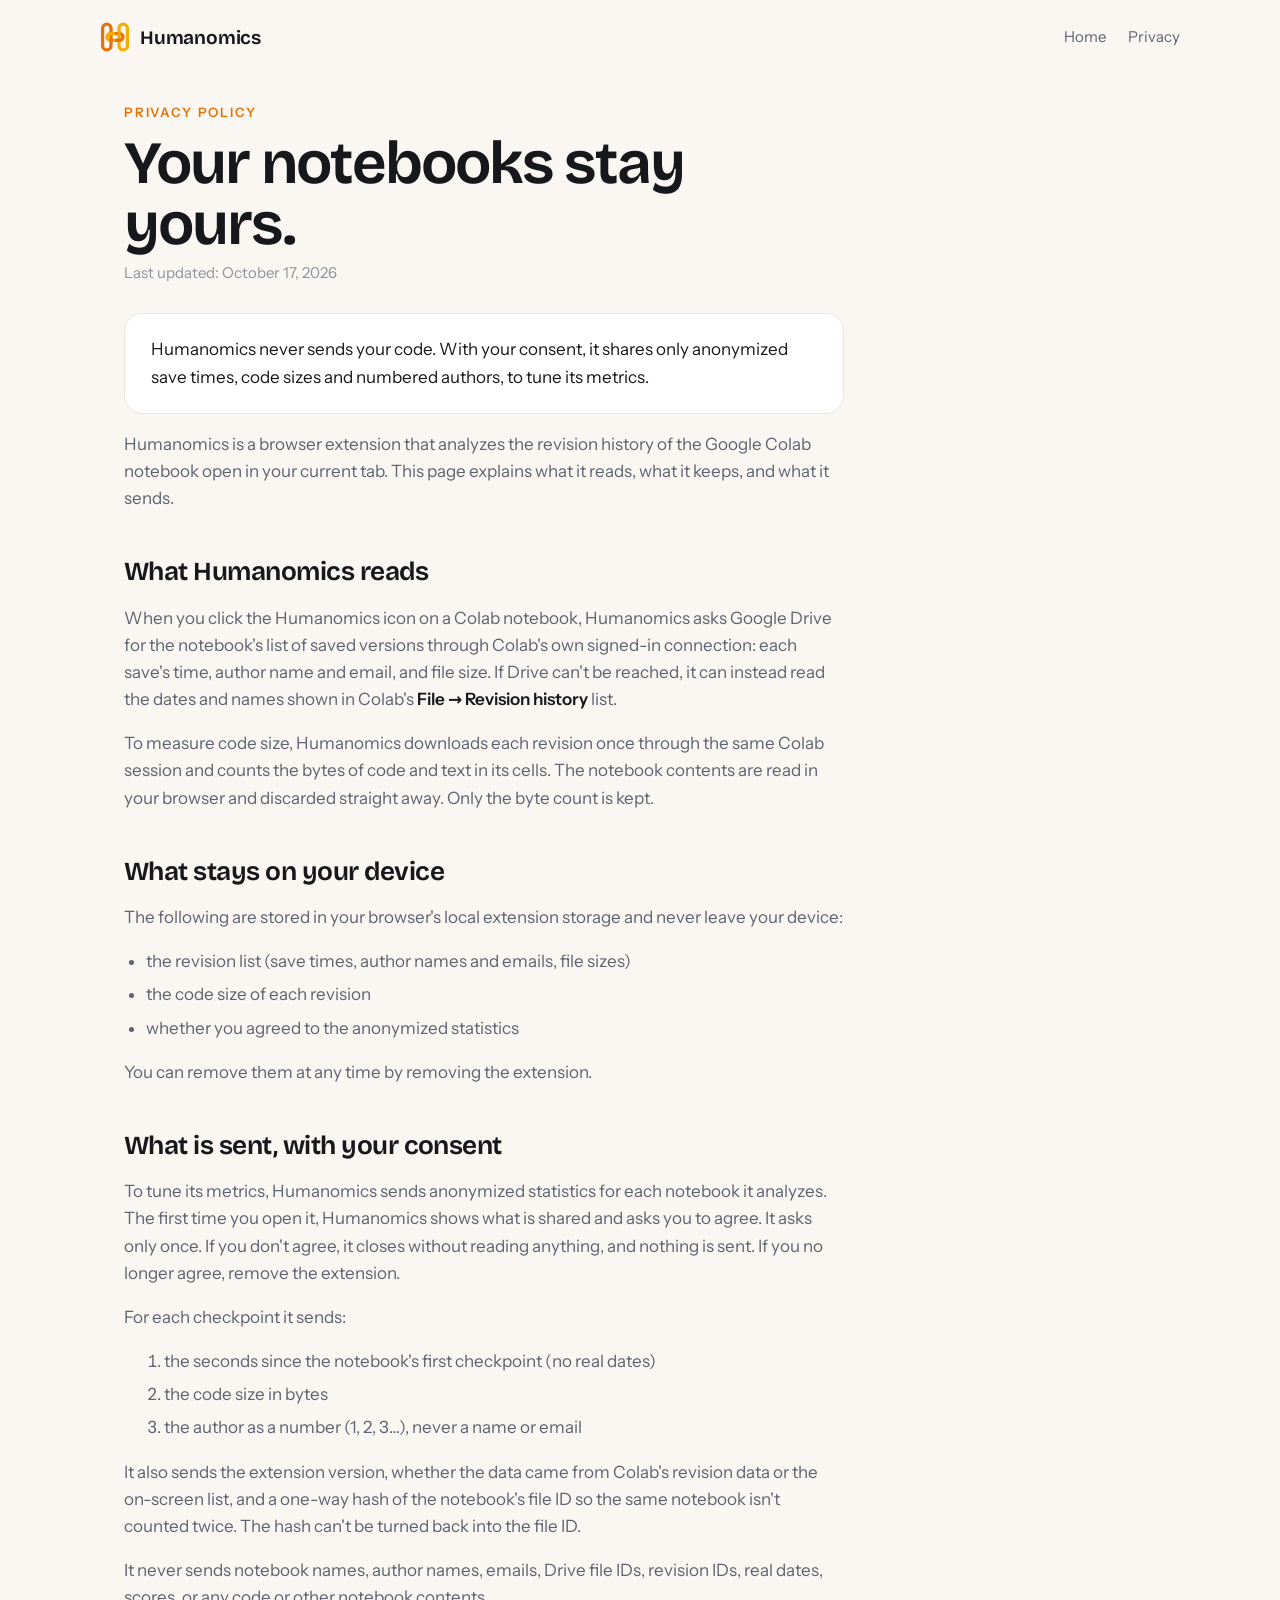
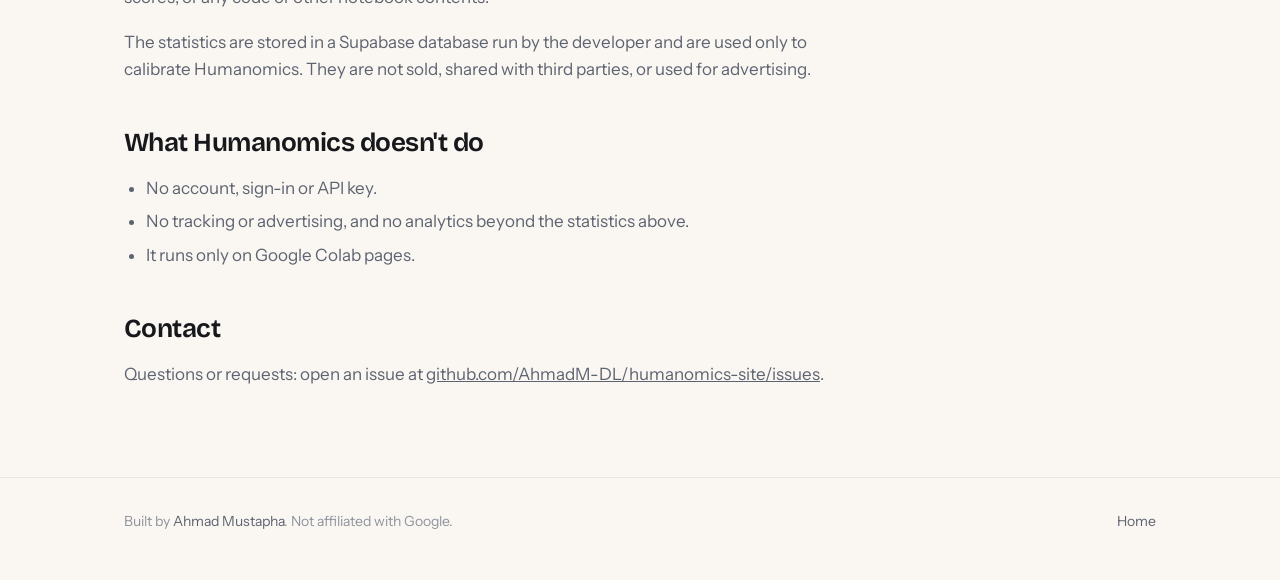
==== privacy.html @ e6ef3e04 "Landing page and privacy policy for Humanomics Co-Authored-By: Claude Opus 5.5 <noreply@anthropic.co" ====
<!doctype html>
<html lang="en">
<head>
<meta charset="utf-8">
<meta name="viewport" content="width=device-width, initial-scale=1">
<title>Humanomics privacy policy</title>
<meta name="description" content="What the Humanomics browser extension reads, what it keeps on your device, and what it sends.">
<link rel="icon" href="assets/icon32.png">
<link rel="stylesheet" href="site.css">
</head>
<body>

<header class="wrap nav">
  <a class="brand" href="./"><img src="assets/logo.svg" width="30" height="30" alt="">Humanomics</a>
  <nav class="nav-links"><a href="./">Home</a><a href="privacy.html" aria-current="page">Privacy</a></nav>
</header>

<main class="wrap">
  <article class="doc">
    <div class="kicker">Privacy policy</div>
    <h1 class="display">Your notebooks stay yours.</h1>
    <p class="updated">Last updated: October 17, 2026</p>

    <div class="summary"><p>Humanomics never sends your code. With your consent, it shares only anonymized save times, code sizes and numbered authors, to tune its metrics.</p></div>

    <p>Humanomics is a browser extension that analyzes the revision history of the Google Colab notebook open in your current tab. This page explains what it reads, what it keeps, and what it sends.</p>

    <h2>What Humanomics reads</h2>
    <p>When you click the Humanomics icon on a Colab notebook, Humanomics asks Google Drive for the notebook's list of saved versions through Colab's own signed-in connection: each save's time, author name and email, and file size. If Drive can't be reached, it can instead read the dates and names shown in Colab's <strong>File → Revision history</strong> list.</p>
    <p>To measure code size, Humanomics downloads each revision once through the same Colab session and counts the bytes of code and text in its cells. The notebook contents are read in your browser and discarded straight away. Only the byte count is kept.</p>

    <h2>What stays on your device</h2>
    <p>The following are stored in your browser's local extension storage and never leave your device:</p>
    <ul>
      <li>the revision list (save times, author names and emails, file sizes)</li>
      <li>the code size of each revision</li>
      <li>whether you agreed to the anonymized statistics</li>
    </ul>
    <p>You can remove them at any time by removing the extension.</p>

    <h2>What is sent, with your consent</h2>
    <p>To tune its metrics, Humanomics sends anonymized statistics for each notebook it analyzes. The first time you open it, Humanomics shows what is shared and asks you to agree. It asks only once. If you don't agree, it closes without reading anything, and nothing is sent. If you no longer agree, remove the extension.</p>
    <p>For each checkpoint it sends:</p>
    <ol>
      <li>the seconds since the notebook's first checkpoint (no real dates)</li>
      <li>the code size in bytes</li>
      <li>the author as a number (1, 2, 3…), never a name or email</li>
    </ol>
    <p>It also sends the extension version, whether the data came from Colab's revision data or the on-screen list, and a one-way hash of the notebook's file ID so the same notebook isn't counted twice. The hash can't be turned back into the file ID.</p>
    <p>It never sends notebook names, author names, emails, Drive file IDs, revision IDs, real dates, scores, or any code or other notebook contents.</p>
    <p>The statistics are stored in a Supabase database run by the developer and are used only to calibrate Humanomics. They are not sold, shared with third parties, or used for advertising.</p>

    <h2>What Humanomics doesn't do</h2>
    <ul>
      <li>No account, sign-in or API key.</li>
      <li>No tracking or advertising, and no analytics beyond the statistics above.</li>
      <li>It runs only on Google Colab pages.</li>
    </ul>

    <h2>Contact</h2>
    <p>Questions or requests: open an issue at <a href="https://github.com/AhmadM-DL/humanomics-site/issues">github.com/AhmadM-DL/humanomics-site/issues</a>.</p>
  </article>
</main>

<footer>
  <div class="wrap">
    <span>Built by <a href="https://www.linkedin.com/in/ahmad-mustapha-ml" target="_blank" rel="noopener noreferrer">Ahmad Mustapha</a>. Not affiliated with Google.</span>
    <nav><a href="./">Home</a></nav>
  </div>
</footer>

</body>
</html>
---- site.css ----
@font-face { font-family: "Bricolage Grotesque"; src: url("assets/bricolage-grotesque-latin-wght-normal.woff2") format("woff2"); font-weight: 200 800; font-display: swap; }
@font-face { font-family: "Instrument Sans"; src: url("assets/instrument-sans-latin-400-normal.woff2") format("woff2"); font-weight: 400; font-display: swap; }
@font-face { font-family: "Instrument Sans"; src: url("assets/instrument-sans-latin-600-normal.woff2") format("woff2"); font-weight: 600; font-display: swap; }

:root {
  --bg: #faf7f2;
  --card: #ffffff;
  --ink: #17181c;
  --ink-2: #5d6370;
  --ink-3: #8e939d;
  --rule: #ebe6dd;
  --orange: #e8710a;
  --amber: #f9ab00;
  --blue: #3b5bdb;
  --red: #e03e5c;
  --green: #1f9d7a;
  --shadow: 0 1px 0 rgba(23,24,28,.04), 0 30px 70px -30px rgba(23,24,28,.3);
  --display: "Bricolage Grotesque", system-ui, sans-serif;
  --text: "Instrument Sans", system-ui, -apple-system, "Segoe UI", sans-serif;
  color-scheme: light;
}
@media (prefers-color-scheme: dark) {
  :root {
    --bg: #111317; --card: #181b20; --ink: #eef0f3; --ink-2: #a6acb6; --ink-3: #7b818c;
    --rule: #262a31; --orange: #ff8a2a; --blue: #8ea2ff; --red: #ff7a90; --green: #4fd1a8;
    --shadow: 0 30px 70px -30px rgba(0,0,0,.7);
    color-scheme: dark;
  }
}

* { box-sizing: border-box; }
html { -webkit-text-size-adjust: 100%; }
body { margin: 0; background: var(--bg); color: var(--ink); font: 400 17px/1.6 var(--text); -webkit-font-smoothing: antialiased; }
a { color: inherit; }
img { max-width: 100%; display: block; }
.wrap { max-width: 1080px; margin: 0 auto; padding: 0 24px; }
.display { font-family: var(--display); font-weight: 650; letter-spacing: -0.035em; line-height: 1.02; }
.accent { color: var(--orange); }
.kicker { font: 600 13px/1 var(--text); letter-spacing: .14em; text-transform: uppercase; color: var(--orange); }
:focus-visible { outline: 2px solid var(--blue); outline-offset: 3px; border-radius: 6px; }

/* nav */
.nav { display: flex; align-items: center; justify-content: space-between; gap: 16px; padding: 22px 0; }
.brand { display: flex; align-items: center; gap: 10px; font: 650 19px/1 var(--display); letter-spacing: -0.01em; text-decoration: none; }
.nav-links { display: flex; gap: 22px; font-size: 15px; color: var(--ink-2); }
.nav-links a { text-decoration: none; }
.nav-links a:hover { color: var(--ink); }

/* hero */
.hero { display: grid; grid-template-columns: minmax(0, 1fr) minmax(0, 1.05fr); gap: 56px; align-items: center; padding-top: 48px; padding-bottom: 80px; }
.hero h1 { font-size: clamp(48px, 7vw, 84px); margin: 18px 0 0; }
.hero p { font-size: 19px; color: var(--ink-2); margin: 22px 0 0; max-width: 34ch; }
.cta { display: flex; flex-wrap: wrap; align-items: center; gap: 14px; margin-top: 32px; }
.btn { display: inline-flex; align-items: center; gap: 10px; padding: 14px 22px; border-radius: 999px; background: var(--orange); color: #fff; font: 600 16px/1 var(--text); text-decoration: none; }
.btn.soon { background: var(--card); color: var(--ink-2); border: 1px solid var(--rule); }
.cta small { color: var(--ink-3); font-size: 14px; }
.shot { border-radius: 18px; overflow: hidden; background: var(--card); box-shadow: var(--shadow); border: 1px solid var(--rule); aspect-ratio: 760 / 640; }
.shot img { width: 100%; height: 100%; object-fit: cover; object-position: top; }

/* sections */
section { padding: 72px 0; border-top: 1px solid var(--rule); }
section h2 { font-size: clamp(34px, 4.6vw, 52px); margin: 14px 0 0; max-width: 18ch; }
.lead { color: var(--ink-2); font-size: 18px; margin: 16px 0 0; max-width: 56ch; }

.steps { display: grid; grid-template-columns: repeat(3, minmax(0, 1fr)); gap: 18px; margin-top: 40px; }
.step { background: var(--card); border: 1px solid var(--rule); border-radius: 18px; padding: 26px; }
.step b { font: 650 34px/1 var(--display); color: var(--orange); }
.step h3 { font: 600 19px/1.3 var(--text); margin: 16px 0 6px; }
.step p { color: var(--ink-2); font-size: 15.5px; margin: 0; }

.metrics { margin-top: 36px; border-top: 1px solid var(--rule); }
.metric { display: grid; grid-template-columns: minmax(0, 1fr) auto; gap: 20px; align-items: baseline; padding: 18px 0; border-bottom: 1px solid var(--rule); }
.metric h3 { font: 650 22px/1.2 var(--display); letter-spacing: -0.015em; margin: 0; }
.metric p { color: var(--ink-2); font-size: 15.5px; margin: 4px 0 0; }
.metric span { color: var(--ink-3); font-size: 14px; text-align: right; white-space: nowrap; }
.note { margin-top: 22px; color: var(--ink-2); font-size: 15.5px; max-width: 60ch; }

.split { display: grid; grid-template-columns: repeat(2, minmax(0, 1fr)); gap: 18px; margin-top: 36px; }
.card { background: var(--card); border: 1px solid var(--rule); border-radius: 18px; padding: 26px; }
.card .lbl { font-size: 14px; color: var(--ink-2); }
.card .num { font: 650 52px/1 var(--display); letter-spacing: -0.04em; margin-top: 10px; }
.bar { height: 10px; border-radius: 5px; background: var(--rule); margin-top: 18px; overflow: hidden; }
.bar i { display: block; height: 100%; border-radius: 5px; }
.card .tag { color: var(--ink-2); font-size: 15px; margin-top: 12px; }

.checks { list-style: none; padding: 0; margin: 32px 0 0; display: grid; gap: 14px; max-width: 640px; }
.checks li { display: grid; grid-template-columns: 26px 1fr; gap: 12px; }
.checks svg { margin-top: 4px; }
.checks small { display: block; color: var(--ink-2); font-size: 15px; }

.quote { margin-top: 32px; max-width: 760px; font: 600 clamp(24px, 3vw, 32px)/1.25 var(--display); letter-spacing: -0.02em; }
.quote::before { content: "“"; color: var(--orange); margin-right: 4px; }

/* footer */
footer { border-top: 1px solid var(--rule); padding: 32px 0 48px; color: var(--ink-3); font-size: 14px; }
footer .wrap { display: flex; flex-wrap: wrap; gap: 12px 24px; justify-content: space-between; }
footer nav { display: flex; gap: 20px; }
footer a { text-decoration: none; color: var(--ink-2); }
footer a:hover { color: var(--ink); }

/* privacy page */
.doc { max-width: 720px; padding: 32px 0 72px; }
.doc h1 { font-size: clamp(40px, 6vw, 60px); margin: 14px 0 6px; }
.doc .updated { color: var(--ink-3); font-size: 15px; margin: 0; }
.doc h2 { font: 650 26px/1.2 var(--display); letter-spacing: -0.02em; margin: 44px 0 10px; max-width: none; }
.doc p, .doc li { color: var(--ink-2); }
.doc strong { color: var(--ink); }
.doc ul { padding-left: 22px; }
.doc li { margin: 6px 0; }
.doc .summary { background: var(--card); border: 1px solid var(--rule); border-radius: 18px; padding: 22px 26px; margin-top: 28px; }
.doc .summary p { margin: 0; color: var(--ink); }

@media (max-width: 860px) {
  .hero { grid-template-columns: 1fr; gap: 40px; padding-top: 40px; padding-bottom: 56px; }
  .steps, .split { grid-template-columns: 1fr; }
  .nav-links { gap: 16px; font-size: 14px; }
  section { padding: 56px 0; }
}
@media (max-width: 480px) {
  .wrap { padding: 0 16px; }
  .nav-links a:not(:last-child) { display: none; }
  .metric { grid-template-columns: 1fr; gap: 4px; }
  .metric span { text-align: left; }
}
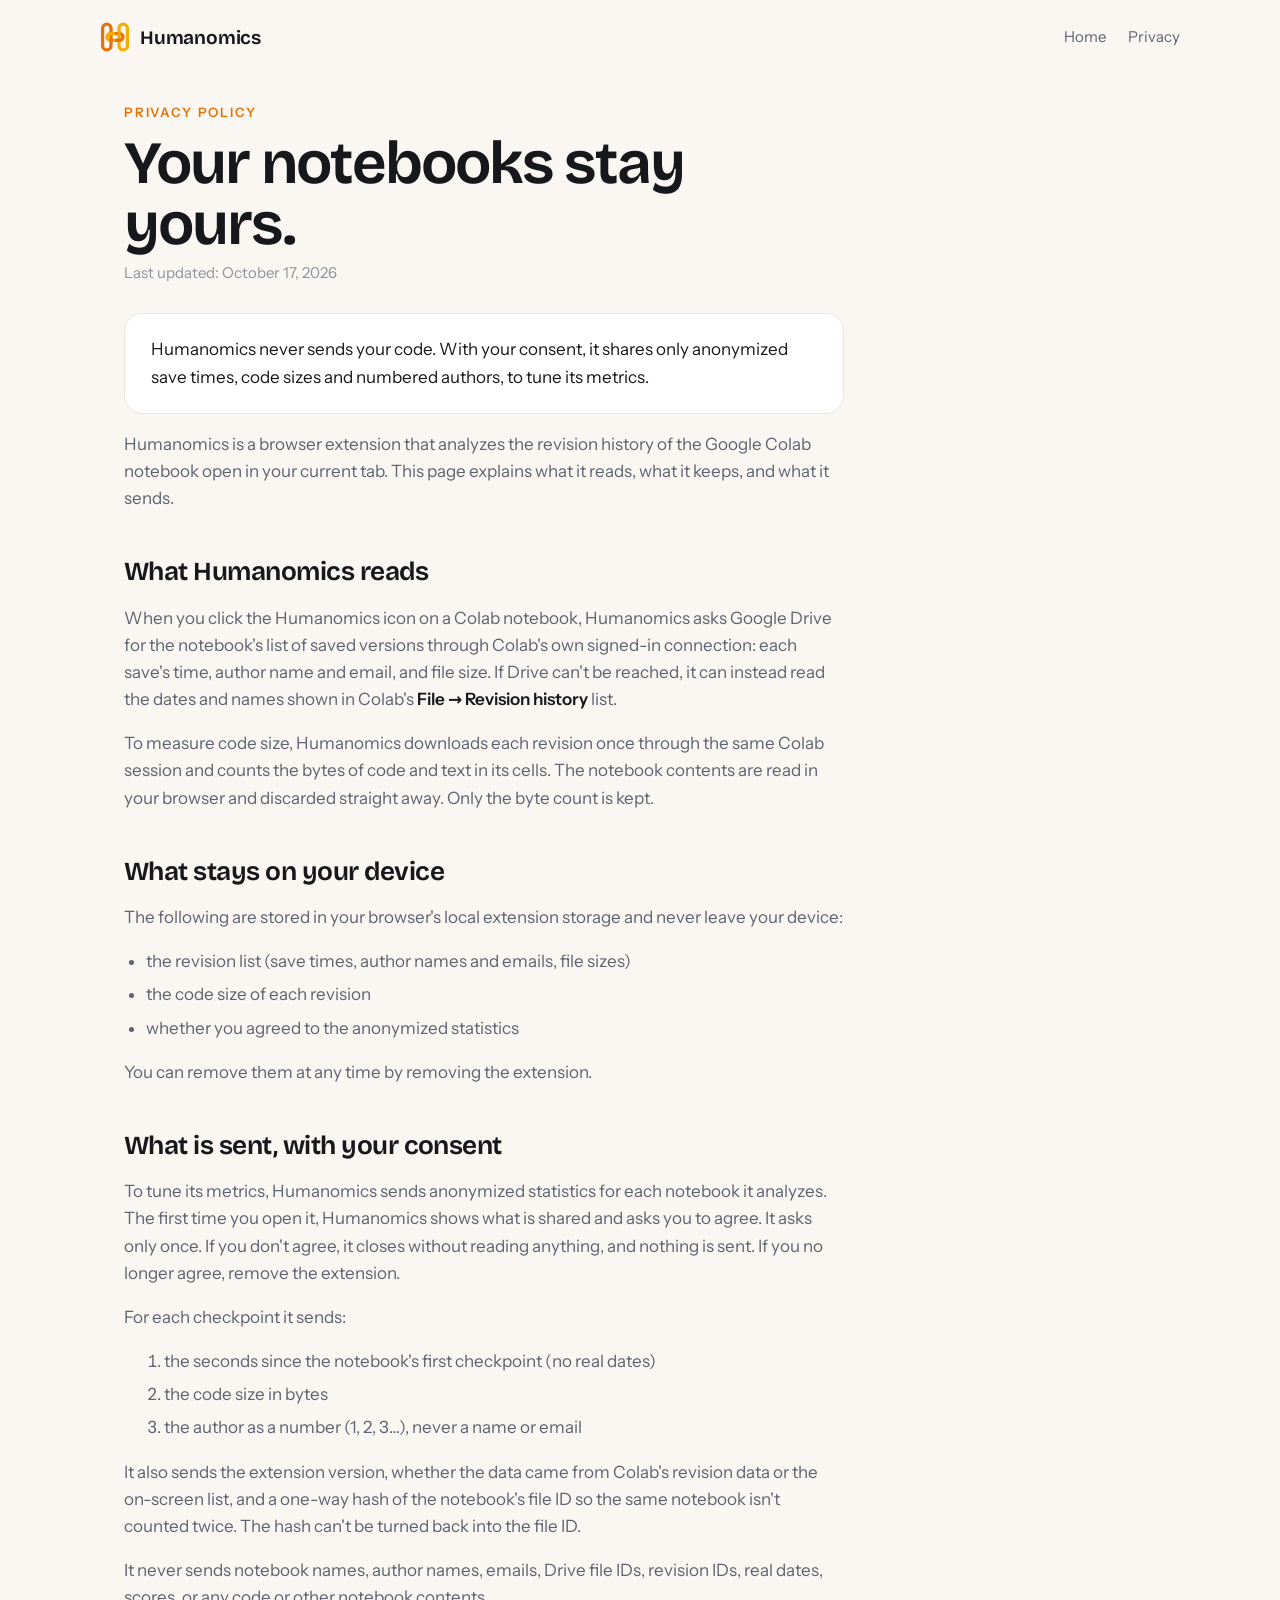
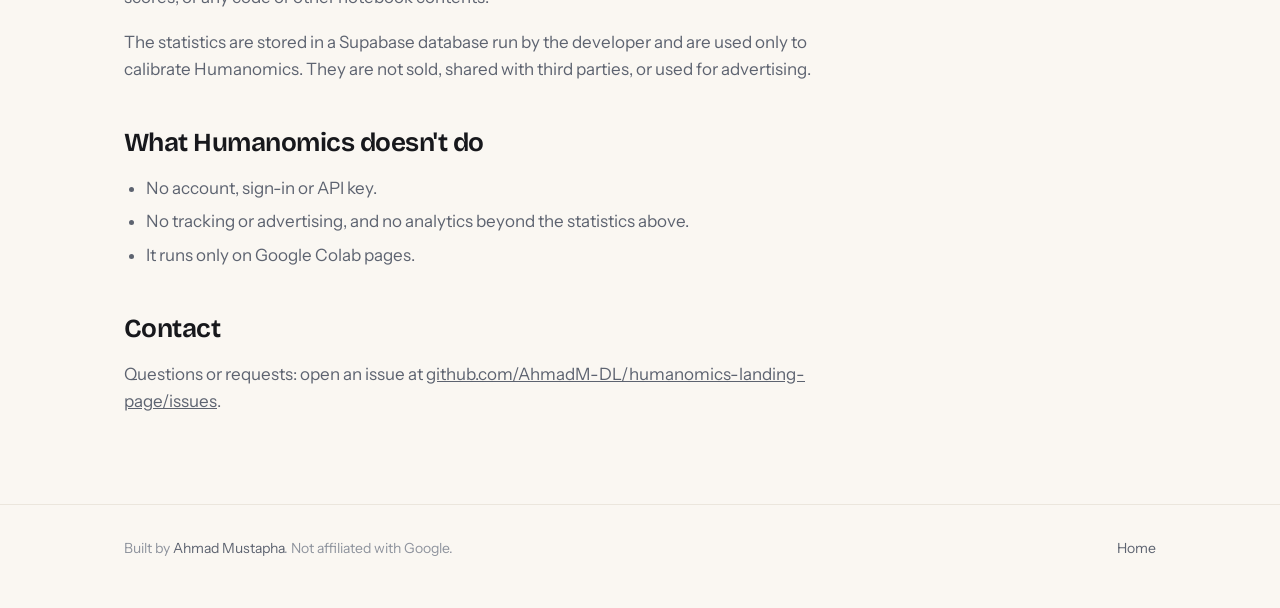
==== commit 304cbfb0: "Point privacy contact to the humanomics-landing-page repo Co-Authored-By: Claude Opus 5.5 <noreply@a" ====
--- a/privacy.html
+++ b/privacy.html
@@ -58,7 +58,7 @@
     </ul>
 
     <h2>Contact</h2>
-    <p>Questions or requests: open an issue at <a href="https://github.com/AhmadM-DL/humanomics-site/issues">github.com/AhmadM-DL/humanomics-site/issues</a>.</p>
+    <p>Questions or requests: open an issue at <a href="https://github.com/AhmadM-DL/humanomics-landing-page/issues">github.com/AhmadM-DL/humanomics-landing-page/issues</a>.</p>
   </article>
 </main>
 
